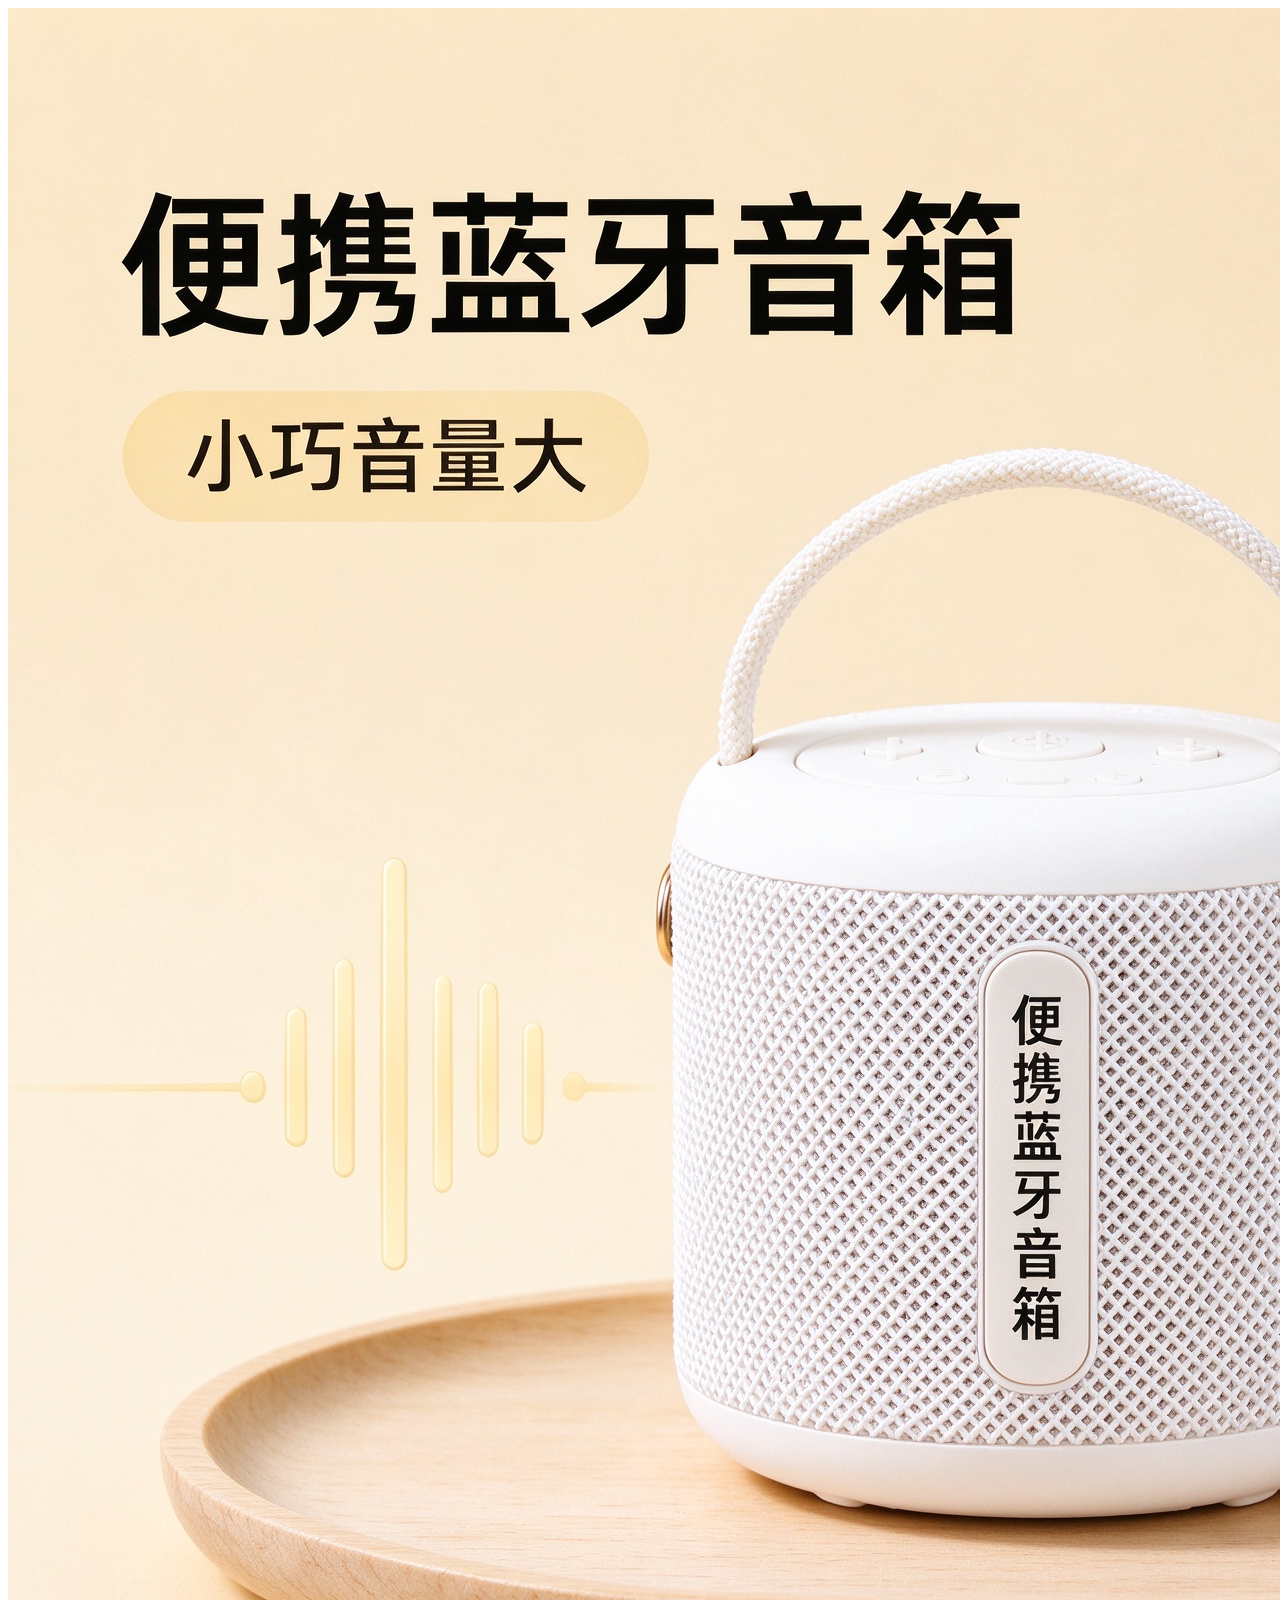
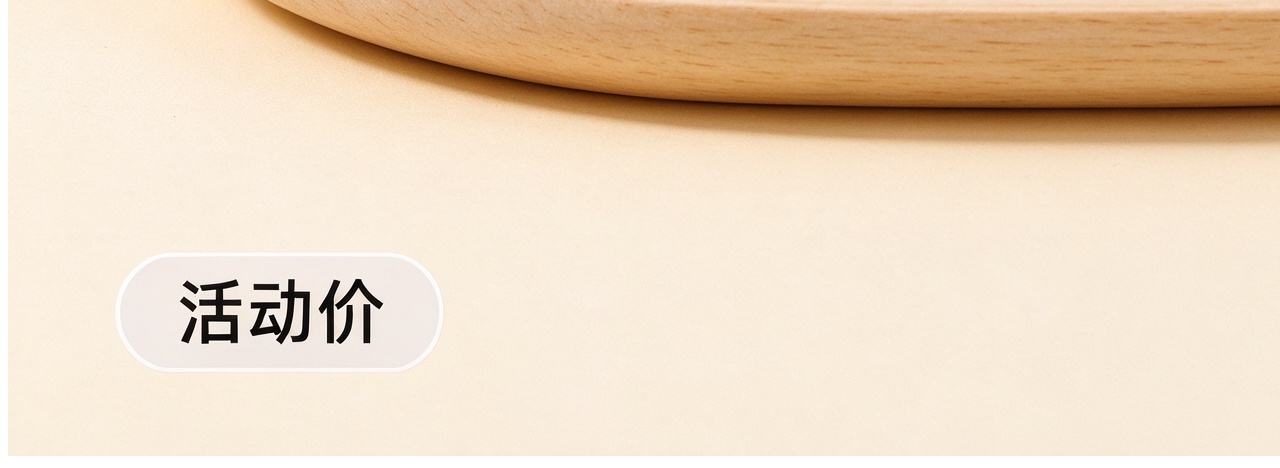
==== 导航栏.html/good/aGood.html @ ac322df3 "classify" ====
<!DOCTYPE html>
<html lang="en">
<head>
    <meta charset="UTF-8">
    <meta name="viewport" content="width=device-width, initial-scale=1.0">
    <title>Document</title>
    <link rel="stylesheet" href="./aGood.css">
    <script src="#"></script>
</head>
<body>
    <!-- 蓝牙音箱为例子 start -->
     <div><img src="../../image_data/bluebox.png" alt="">
     </div>
     <!-- 蓝牙音箱为例子 end -->
</body>
</html>
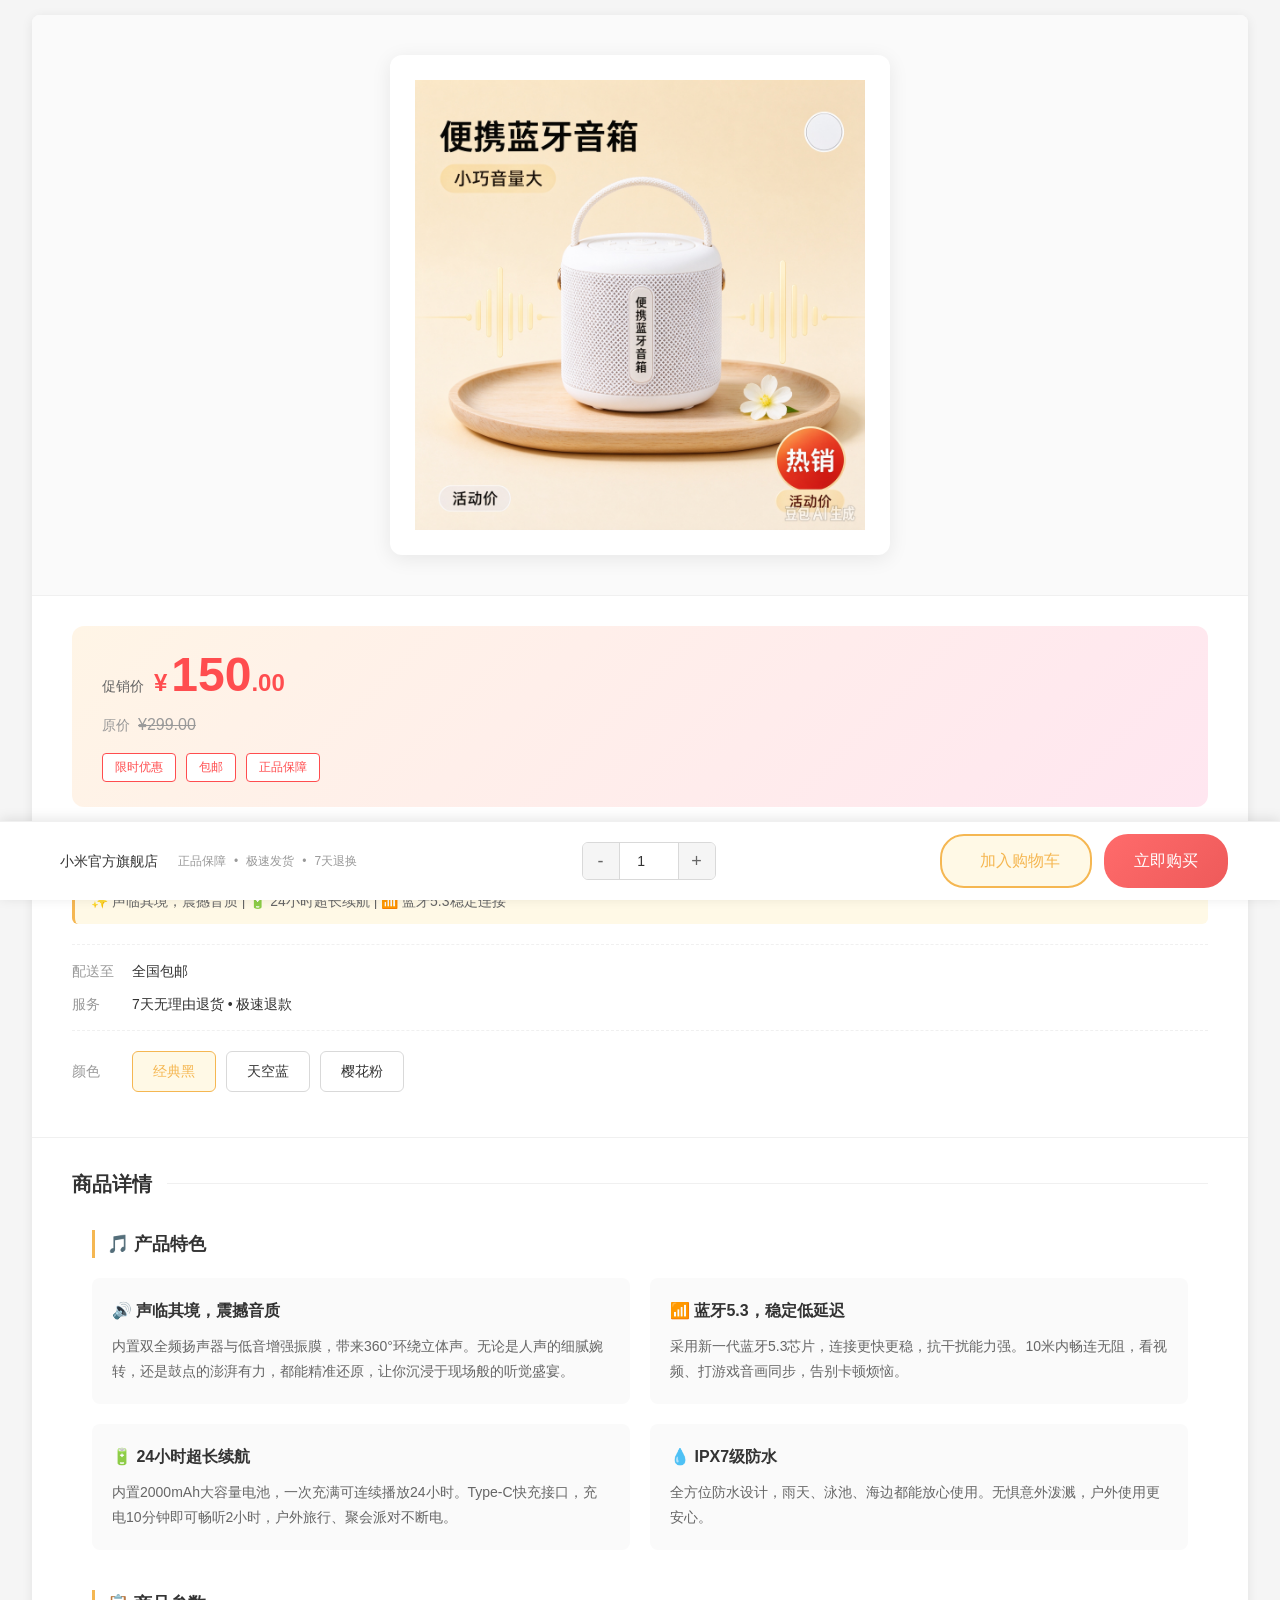
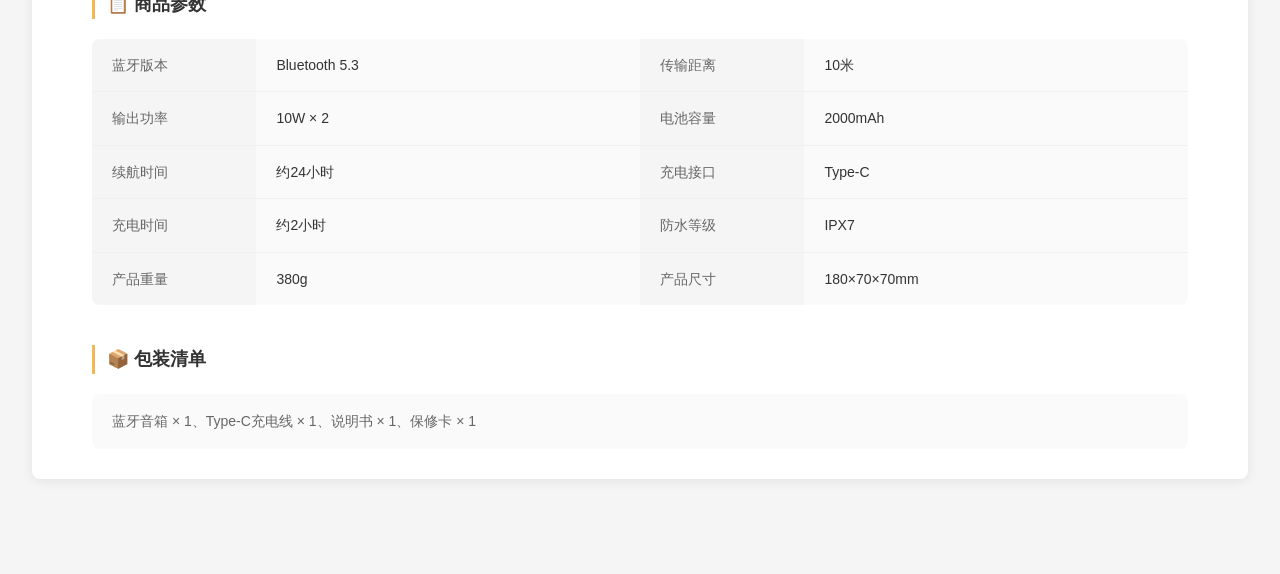
==== commit 496f9841: "overAllClassify" ====
--- a/导航栏.html/good/aGood.html
+++ b/导航栏.html/good/aGood.html
@@ -3,14 +3,201 @@
 <head>
     <meta charset="UTF-8">
     <meta name="viewport" content="width=device-width, initial-scale=1.0">
-    <title>Document</title>
+    <title>蓝牙音箱 - 商品详情</title>
     <link rel="stylesheet" href="./aGood.css">
     <script src="#"></script>
 </head>
 <body>
-    <!-- 蓝牙音箱为例子 start -->
-     <div><img src="../../image_data/bluebox.png" alt="">
-     </div>
-     <!-- 蓝牙音箱为例子 end -->
+    <!-- 商品详情页面 start -->
+    <div class="product-page">
+        <!-- 商品图片展示区 -->
+        <div class="product-gallery">
+            <div class="gallery-container">
+                <img src="../../image_data/bluebox.png" alt="蓝牙音箱" class="product-image">
+            </div>
+        </div>
+
+        <!-- 商品信息区 -->
+        <div class="product-info">
+            <!-- 价格区域 -->
+            <div class="price-section">
+                <div class="price-container">
+                    <span class="price-label">促销价</span>
+                    <span class="price-symbol">¥</span>
+                    <span class="price-value">150</span>
+                    <span class="price-decimal">.00</span>
+                </div>
+                <div class="original-price">
+                    <span class="original-label">原价</span>
+                    <span class="original-value">¥299.00</span>
+                </div>
+                <div class="promo-tags">
+                    <span class="promo-tag">限时优惠</span>
+                    <span class="promo-tag">包邮</span>
+                    <span class="promo-tag">正品保障</span>
+                </div>
+            </div>
+
+            <!-- 商品名称 -->
+            <div class="product-title">
+                <h1>便携式蓝牙音箱 无线音响 户外防水 超长续航24小时 高音质立体声</h1>
+            </div>
+
+            <!-- 商品卖点 -->
+            <div class="product-highlights">
+                <p>✨ 声临其境，震撼音质 | 🔋 24小时超长续航 | 📶 蓝牙5.3稳定连接</p>
+            </div>
+
+            <!-- 配送信息 -->
+            <div class="delivery-info">
+                <div class="delivery-item">
+                    <span class="delivery-label">配送至</span>
+                    <span class="delivery-value">全国包邮 <i class="iconfont icon-sousuo"></i></span>
+                </div>
+                <div class="delivery-item">
+                    <span class="delivery-label">服务</span>
+                    <span class="delivery-value">7天无理由退货 • 极速退款</span>
+                </div>
+            </div>
+
+            <!-- 颜色选择 -->
+            <div class="product-options">
+                <div class="option-group">
+                    <label class="option-label">颜色</label>
+                    <div class="option-buttons">
+                        <button class="option-btn active">经典黑</button>
+                        <button class="option-btn">天空蓝</button>
+                        <button class="option-btn">樱花粉</button>
+                    </div>
+                </div>
+            </div>
+        </div>
+
+        <!-- 商品详情介绍区 -->
+        <div class="product-detail">
+            <div class="detail-header">
+                <h2>商品详情</h2>
+                <div class="detail-divider"></div>
+            </div>
+
+            <div class="detail-content">
+                <!-- 商品介绍 -->
+                <div class="detail-section">
+                    <h3 class="section-title">🎵 产品特色</h3>
+                    <div class="feature-list">
+                        <div class="feature-item">
+                            <h4>🔊 声临其境，震撼音质</h4>
+                            <p>内置双全频扬声器与低音增强振膜，带来360°环绕立体声。无论是人声的细腻婉转，还是鼓点的澎湃有力，都能精准还原，让你沉浸于现场般的听觉盛宴。</p>
+                        </div>
+                        <div class="feature-item">
+                            <h4>📶 蓝牙5.3，稳定低延迟</h4>
+                            <p>采用新一代蓝牙5.3芯片，连接更快更稳，抗干扰能力强。10米内畅连无阻，看视频、打游戏音画同步，告别卡顿烦恼。</p>
+                        </div>
+                        <div class="feature-item">
+                            <h4>🔋 24小时超长续航</h4>
+                            <p>内置2000mAh大容量电池，一次充满可连续播放24小时。Type-C快充接口，充电10分钟即可畅听2小时，户外旅行、聚会派对不断电。</p>
+                        </div>
+                        <div class="feature-item">
+                            <h4>💧 IPX7级防水</h4>
+                            <p>全方位防水设计，雨天、泳池、海边都能放心使用。无惧意外泼溅，户外使用更安心。</p>
+                        </div>
+                    </div>
+                </div>
+
+                <!-- 商品参数 -->
+                <div class="detail-section">
+                    <h3 class="section-title">📋 商品参数</h3>
+                    <div class="params-table">
+                        <table>
+                            <tbody>
+                                <tr>
+                                    <td class="param-label">蓝牙版本</td>
+                                    <td class="param-value">Bluetooth 5.3</td>
+                                    <td class="param-label">传输距离</td>
+                                    <td class="param-value">10米</td>
+                                </tr>
+                                <tr>
+                                    <td class="param-label">输出功率</td>
+                                    <td class="param-value">10W × 2</td>
+                                    <td class="param-label">电池容量</td>
+                                    <td class="param-value">2000mAh</td>
+                                </tr>
+                                <tr>
+                                    <td class="param-label">续航时间</td>
+                                    <td class="param-value">约24小时</td>
+                                    <td class="param-label">充电接口</td>
+                                    <td class="param-value">Type-C</td>
+                                </tr>
+                                <tr>
+                                    <td class="param-label">充电时间</td>
+                                    <td class="param-value">约2小时</td>
+                                    <td class="param-label">防水等级</td>
+                                    <td class="param-value">IPX7</td>
+                                </tr>
+                                <tr>
+                                    <td class="param-label">产品重量</td>
+                                    <td class="param-value">380g</td>
+                                    <td class="param-label">产品尺寸</td>
+                                    <td class="param-value">180×70×70mm</td>
+                                </tr>
+                            </tbody>
+                        </table>
+                    </div>
+                </div>
+
+                <!-- 包装清单 -->
+                <div class="detail-section">
+                    <h3 class="section-title">📦 包装清单</h3>
+                    <div class="package-list">
+                        <p>蓝牙音箱 × 1、Type-C充电线 × 1、说明书 × 1、保修卡 × 1</p>
+                    </div>
+                </div>
+            </div>
+        </div>
+    </div>
+
+    <!-- 底部购物车栏 -->
+    <div class="bottom-cart-bar">
+        <div class="cart-bar-content">
+            <!-- 左侧：店铺信息 -->
+            <div class="cart-left">
+                <div class="shop-info">
+                    <i class="iconfont icon-shoppingcart"></i>
+                    <span class="shop-name">小米官方旗舰店</span>
+                </div>
+                <div class="service-tags">
+                    <span>正品保障</span>
+                    <span>•</span>
+                    <span>极速发货</span>
+                    <span>•</span>
+                    <span>7天退换</span>
+                </div>
+            </div>
+
+            <!-- 中间：数量选择 -->
+            <div class="cart-center">
+                <div class="quantity-selector">
+                    <button class="quantity-btn minus">-</button>
+                    <input type="number" class="quantity-input" value="1" min="1" max="99">
+                    <button class="quantity-btn plus">+</button>
+                </div>
+            </div>
+
+            <!-- 右侧：购买按钮 -->
+            <div class="cart-right">
+                <button class="cart-btn add-to-cart">
+                    <i class="iconfont icon-shoppingcart"></i>
+                    加入购物车
+                </button>
+                <button class="cart-btn buy-now">
+                    立即购买
+                </button>
+            </div>
+        </div>
+    </div>
+
+    <!-- 占位元素，避免内容被底部栏遮挡 -->
+    <div class="bottom-placeholder"></div>
+    <!-- 商品详情页面 end -->
 </body>
-</html>+</html>
--- a/导航栏.html/good/aGood.css
+++ b/导航栏.html/good/aGood.css
@@ -0,0 +1,644 @@
+/* 1. 盒模型统一 */
+*, *::before, *::after {
+  box-sizing: border-box;
+}
+
+/* 2. 清除默认外边距（保留语义标签的可用性） */
+body, h1, h2, h3, h4, p, figure, blockquote, dl, dd {
+  margin: 0;
+}
+
+/* 3. 列表：商品列表用 ul 时去掉圆点和缩进 */
+ul, ol {
+  margin: 0;
+  padding: 0;
+  list-style: none;
+}
+
+/* 4. 图片、媒体：去除底部空隙，防止撑破容器 */
+img, picture, video, canvas, svg {
+  display: block;
+  max-width: 100%;
+  height: auto;
+}
+
+/* 5. 表单元素继承字体（购物页表单多，很关键） */
+input, button, textarea, select {
+  font: inherit;
+  color: inherit;
+}
+
+/* 6. 按钮：去掉默认样式，方便统一美化 */
+button {
+  background: none;
+  border: none;
+  cursor: pointer;
+}
+
+/* 7. 链接：去掉下划线（购物页链接多，按需保留） */
+a {
+  text-decoration: none;
+  color: inherit;
+}
+
+/* 8. 行高与字体渲染 */
+body {
+  line-height: 1.6;
+  -webkit-font-smoothing: antialiased;
+  text-rendering: optimizeLegibility;
+  background-color: #f5f5f5;
+  font-family: -apple-system, BlinkMacSystemFont, "Segoe UI", Roboto, "Helvetica Neue", Arial, sans-serif;
+}
+
+/* 9. 移动端：防止点击高亮和横屏字体缩放 */
+html {
+  -webkit-text-size-adjust: 100%;
+  -webkit-tap-highlight-color: transparent;
+}
+
+/* 10. 标题字号按需重设（重置会去掉 h1~h6 默认大小） */
+h1, h2, h3, h4, h5, h6 {
+  font-size: inherit;
+  font-weight: inherit;
+}
+
+/* ==================== 商品详情页面样式 ==================== */
+
+/* 商品页面容器 */
+.product-page {
+  width: 1226px;
+  margin: 20px auto;
+  background-color: #ffffff;
+  border-radius: 8px;
+  box-shadow: 0 2px 12px rgba(0, 0, 0, 0.08);
+  overflow: hidden;
+}
+
+/* ==================== 商品图片展示区 ==================== */
+.product-gallery {
+  width: 100%;
+  padding: 40px;
+  background-color: #fafafa;
+  display: flex;
+  justify-content: center;
+  align-items: center;
+  border-bottom: 1px solid #f0f0f0;
+}
+
+.gallery-container {
+  width: 500px;
+  height: 500px;
+  background-color: #ffffff;
+  border-radius: 12px;
+  box-shadow: 0 4px 20px rgba(0, 0, 0, 0.08);
+  overflow: hidden;
+  display: flex;
+  justify-content: center;
+  align-items: center;
+  transition: transform 0.3s ease;
+}
+
+.gallery-container:hover {
+  transform: scale(1.02);
+}
+
+.product-image {
+  width: 90%;
+  height: 90%;
+  object-fit: contain;
+  transition: transform 0.3s ease;
+}
+
+.gallery-container:hover .product-image {
+  transform: scale(1.1);
+}
+
+/* ==================== 商品信息区 ==================== */
+.product-info {
+  padding: 30px 40px;
+  border-bottom: 1px solid #f0f0f0;
+}
+
+/* 价格区域 */
+.price-section {
+  background: linear-gradient(135deg, #fff5e6 0%, #ffe6f0 100%);
+  padding: 25px 30px;
+  border-radius: 12px;
+  margin-bottom: 25px;
+}
+
+.price-container {
+  display: flex;
+  align-items: baseline;
+  margin-bottom: 10px;
+}
+
+.price-label {
+  font-size: 14px;
+  color: #666;
+  margin-right: 10px;
+}
+
+.price-symbol {
+  font-size: 24px;
+  color: #ff4d4f;
+  font-weight: bold;
+  margin-right: 4px;
+}
+
+.price-value {
+  font-size: 48px;
+  color: #ff4d4f;
+  font-weight: bold;
+  line-height: 1;
+}
+
+.price-decimal {
+  font-size: 24px;
+  color: #ff4d4f;
+  font-weight: bold;
+}
+
+.original-price {
+  display: flex;
+  align-items: center;
+  margin-bottom: 15px;
+}
+
+.original-label {
+  font-size: 14px;
+  color: #999;
+  margin-right: 8px;
+}
+
+.original-value {
+  font-size: 16px;
+  color: #999;
+  text-decoration: line-through;
+}
+
+.promo-tags {
+  display: flex;
+  gap: 10px;
+}
+
+.promo-tag {
+  padding: 4px 12px;
+  background-color: #ffffff;
+  border: 1px solid #ff4d4f;
+  border-radius: 4px;
+  font-size: 12px;
+  color: #ff4d4f;
+}
+
+/* 商品名称 */
+.product-title {
+  margin-bottom: 15px;
+}
+
+.product-title h1 {
+  font-size: 22px;
+  color: #333;
+  font-weight: 600;
+  line-height: 1.4;
+}
+
+/* 商品卖点 */
+.product-highlights {
+  margin-bottom: 20px;
+  padding: 12px 16px;
+  background-color: #fff9e6;
+  border-radius: 6px;
+  border-left: 3px solid #f5b752;
+}
+
+.product-highlights p {
+  font-size: 14px;
+  color: #666;
+  line-height: 1.6;
+}
+
+/* 配送信息 */
+.delivery-info {
+  margin-bottom: 20px;
+  padding: 15px 0;
+  border-top: 1px dashed #f0f0f0;
+  border-bottom: 1px dashed #f0f0f0;
+}
+
+.delivery-item {
+  display: flex;
+  align-items: center;
+  margin-bottom: 10px;
+}
+
+.delivery-item:last-child {
+  margin-bottom: 0;
+}
+
+.delivery-label {
+  font-size: 14px;
+  color: #999;
+  width: 60px;
+  flex-shrink: 0;
+}
+
+.delivery-value {
+  font-size: 14px;
+  color: #333;
+  flex: 1;
+}
+
+.delivery-value i {
+  font-size: 12px;
+  margin-left: 5px;
+  color: #999;
+}
+
+/* 商品选项 */
+.product-options {
+  margin-top: 20px;
+}
+
+.option-group {
+  display: flex;
+  align-items: center;
+  margin-bottom: 15px;
+}
+
+.option-label {
+  font-size: 14px;
+  color: #999;
+  width: 60px;
+  flex-shrink: 0;
+}
+
+.option-buttons {
+  display: flex;
+  gap: 10px;
+}
+
+.option-btn {
+  padding: 8px 20px;
+  border: 1px solid #d9d9d9;
+  border-radius: 6px;
+  font-size: 14px;
+  color: #333;
+  background-color: #ffffff;
+  transition: all 0.3s ease;
+}
+
+.option-btn:hover {
+  border-color: #f5b752;
+  color: #f5b752;
+}
+
+.option-btn.active {
+  border-color: #f5b752;
+  color: #f5b752;
+  background-color: #fff9e6;
+}
+
+/* ==================== 商品详情区 ==================== */
+.product-detail {
+  padding: 30px 40px;
+}
+
+.detail-header {
+  display: flex;
+  align-items: center;
+  margin-bottom: 30px;
+}
+
+.detail-header h2 {
+  font-size: 20px;
+  color: #333;
+  font-weight: 600;
+  margin-right: 15px;
+}
+
+.detail-divider {
+  flex: 1;
+  height: 1px;
+  background-color: #f0f0f0;
+}
+
+.detail-content {
+  padding: 0 20px;
+}
+
+/* 详情分区 */
+.detail-section {
+  margin-bottom: 40px;
+}
+
+.detail-section:last-child {
+  margin-bottom: 0;
+}
+
+.section-title {
+  font-size: 18px;
+  color: #333;
+  font-weight: 600;
+  margin-bottom: 20px;
+  padding-left: 12px;
+  border-left: 3px solid #f5b752;
+}
+
+/* 特色列表 */
+.feature-list {
+  display: grid;
+  grid-template-columns: repeat(2, 1fr);
+  gap: 20px;
+}
+
+.feature-item {
+  padding: 20px;
+  background-color: #fafafa;
+  border-radius: 8px;
+  transition: all 0.3s ease;
+}
+
+.feature-item:hover {
+  background-color: #fff9e6;
+  transform: translateY(-2px);
+  box-shadow: 0 4px 12px rgba(245, 183, 82, 0.15);
+}
+
+.feature-item h4 {
+  font-size: 16px;
+  color: #333;
+  font-weight: 600;
+  margin-bottom: 10px;
+}
+
+.feature-item p {
+  font-size: 14px;
+  color: #666;
+  line-height: 1.8;
+}
+
+/* 参数表格 */
+.params-table {
+  background-color: #fafafa;
+  border-radius: 8px;
+  overflow: hidden;
+}
+
+.params-table table {
+  width: 100%;
+  border-collapse: collapse;
+}
+
+.params-table tr {
+  border-bottom: 1px solid #f0f0f0;
+}
+
+.params-table tr:last-child {
+  border-bottom: none;
+}
+
+.params-table td {
+  padding: 15px 20px;
+  font-size: 14px;
+}
+
+.param-label {
+  width: 15%;
+  background-color: #f5f5f5;
+  color: #666;
+  font-weight: 500;
+}
+
+.param-value {
+  width: 35%;
+  color: #333;
+}
+
+/* 包装清单 */
+.package-list {
+  padding: 15px 20px;
+  background-color: #fafafa;
+  border-radius: 8px;
+}
+
+.package-list p {
+  font-size: 14px;
+  color: #666;
+  line-height: 1.8;
+}
+
+/* ==================== 底部购物车栏 ==================== */
+.bottom-cart-bar {
+  position: fixed;
+  bottom: 0;
+  left: 0;
+  right: 0;
+  background-color: #ffffff;
+  box-shadow: 0 -2px 12px rgba(0, 0, 0, 0.1);
+  z-index: 1000;
+  border-top: 1px solid #f0f0f0;
+}
+
+.cart-bar-content {
+  width: 1226px;
+  margin: 0 auto;
+  padding: 15px 40px;
+  display: flex;
+  align-items: center;
+  justify-content: space-between;
+}
+
+/* 左侧：店铺信息 */
+.cart-left {
+  display: flex;
+  align-items: center;
+  gap: 20px;
+}
+
+.shop-info {
+  display: flex;
+  align-items: center;
+  gap: 8px;
+}
+
+.shop-info i {
+  font-size: 20px;
+  color: #f5b752;
+}
+
+.shop-name {
+  font-size: 14px;
+  color: #333;
+  font-weight: 500;
+}
+
+.service-tags {
+  display: flex;
+  align-items: center;
+  gap: 8px;
+  font-size: 12px;
+  color: #999;
+}
+
+/* 中间：数量选择 */
+.cart-center {
+  display: flex;
+  justify-content: center;
+}
+
+.quantity-selector {
+  display: flex;
+  align-items: center;
+  border: 1px solid #d9d9d9;
+  border-radius: 6px;
+  overflow: hidden;
+}
+
+.quantity-btn {
+  width: 36px;
+  height: 36px;
+  background-color: #f5f5f5;
+  font-size: 18px;
+  color: #666;
+  display: flex;
+  justify-content: center;
+  align-items: center;
+  transition: all 0.3s ease;
+}
+
+.quantity-btn:hover {
+  background-color: #f5b752;
+  color: #ffffff;
+}
+
+.quantity-input {
+  width: 60px;
+  height: 36px;
+  border: none;
+  border-left: 1px solid #d9d9d9;
+  border-right: 1px solid #d9d9d9;
+  text-align: center;
+  font-size: 14px;
+  color: #333;
+  outline: none;
+}
+
+/* 右侧：购买按钮 */
+.cart-right {
+  display: flex;
+  gap: 12px;
+}
+
+.cart-btn {
+  padding: 12px 30px;
+  border-radius: 24px;
+  font-size: 16px;
+  font-weight: 500;
+  transition: all 0.3s ease;
+  display: flex;
+  align-items: center;
+  gap: 8px;
+}
+
+.add-to-cart {
+  background-color: #fff9e6;
+  color: #f5b752;
+  border: 2px solid #f5b752;
+}
+
+.add-to-cart:hover {
+  background-color: #f5b752;
+  color: #ffffff;
+  transform: translateY(-2px);
+  box-shadow: 0 4px 12px rgba(245, 183, 82, 0.3);
+}
+
+.add-to-cart i {
+  font-size: 18px;
+}
+
+.buy-now {
+  background: linear-gradient(135deg, #ff6b6b 0%, #ee5a5a 100%);
+  color: #ffffff;
+  border: none;
+}
+
+.buy-now:hover {
+  transform: translateY(-2px);
+  box-shadow: 0 4px 12px rgba(255, 107, 107, 0.4);
+}
+
+/* 底部占位 */
+.bottom-placeholder {
+  height: 80px;
+}
+
+/* ==================== 响应式适配 ==================== */
+@media screen and (max-width: 1280px) {
+  .product-page {
+    width: 95%;
+    margin: 15px auto;
+  }
+  
+  .cart-bar-content {
+    width: 95%;
+    padding: 12px 20px;
+  }
+}
+
+@media screen and (max-width: 768px) {
+  .product-page {
+    width: 100%;
+    margin: 0;
+    border-radius: 0;
+  }
+  
+  .product-gallery {
+    padding: 20px;
+  }
+  
+  .gallery-container {
+    width: 100%;
+    height: auto;
+    aspect-ratio: 1;
+  }
+  
+  .product-info {
+    padding: 20px;
+  }
+  
+  .price-value {
+    font-size: 36px;
+  }
+  
+  .product-title h1 {
+    font-size: 18px;
+  }
+  
+  .feature-list {
+    grid-template-columns: 1fr;
+  }
+  
+  .cart-bar-content {
+    flex-wrap: wrap;
+    gap: 10px;
+  }
+  
+  .cart-left {
+    display: none;
+  }
+  
+  .cart-center {
+    flex: 1;
+  }
+  
+  .cart-right {
+    flex: 1;
+  }
+  
+  .cart-btn {
+    padding: 10px 20px;
+    font-size: 14px;
+  }
+}
